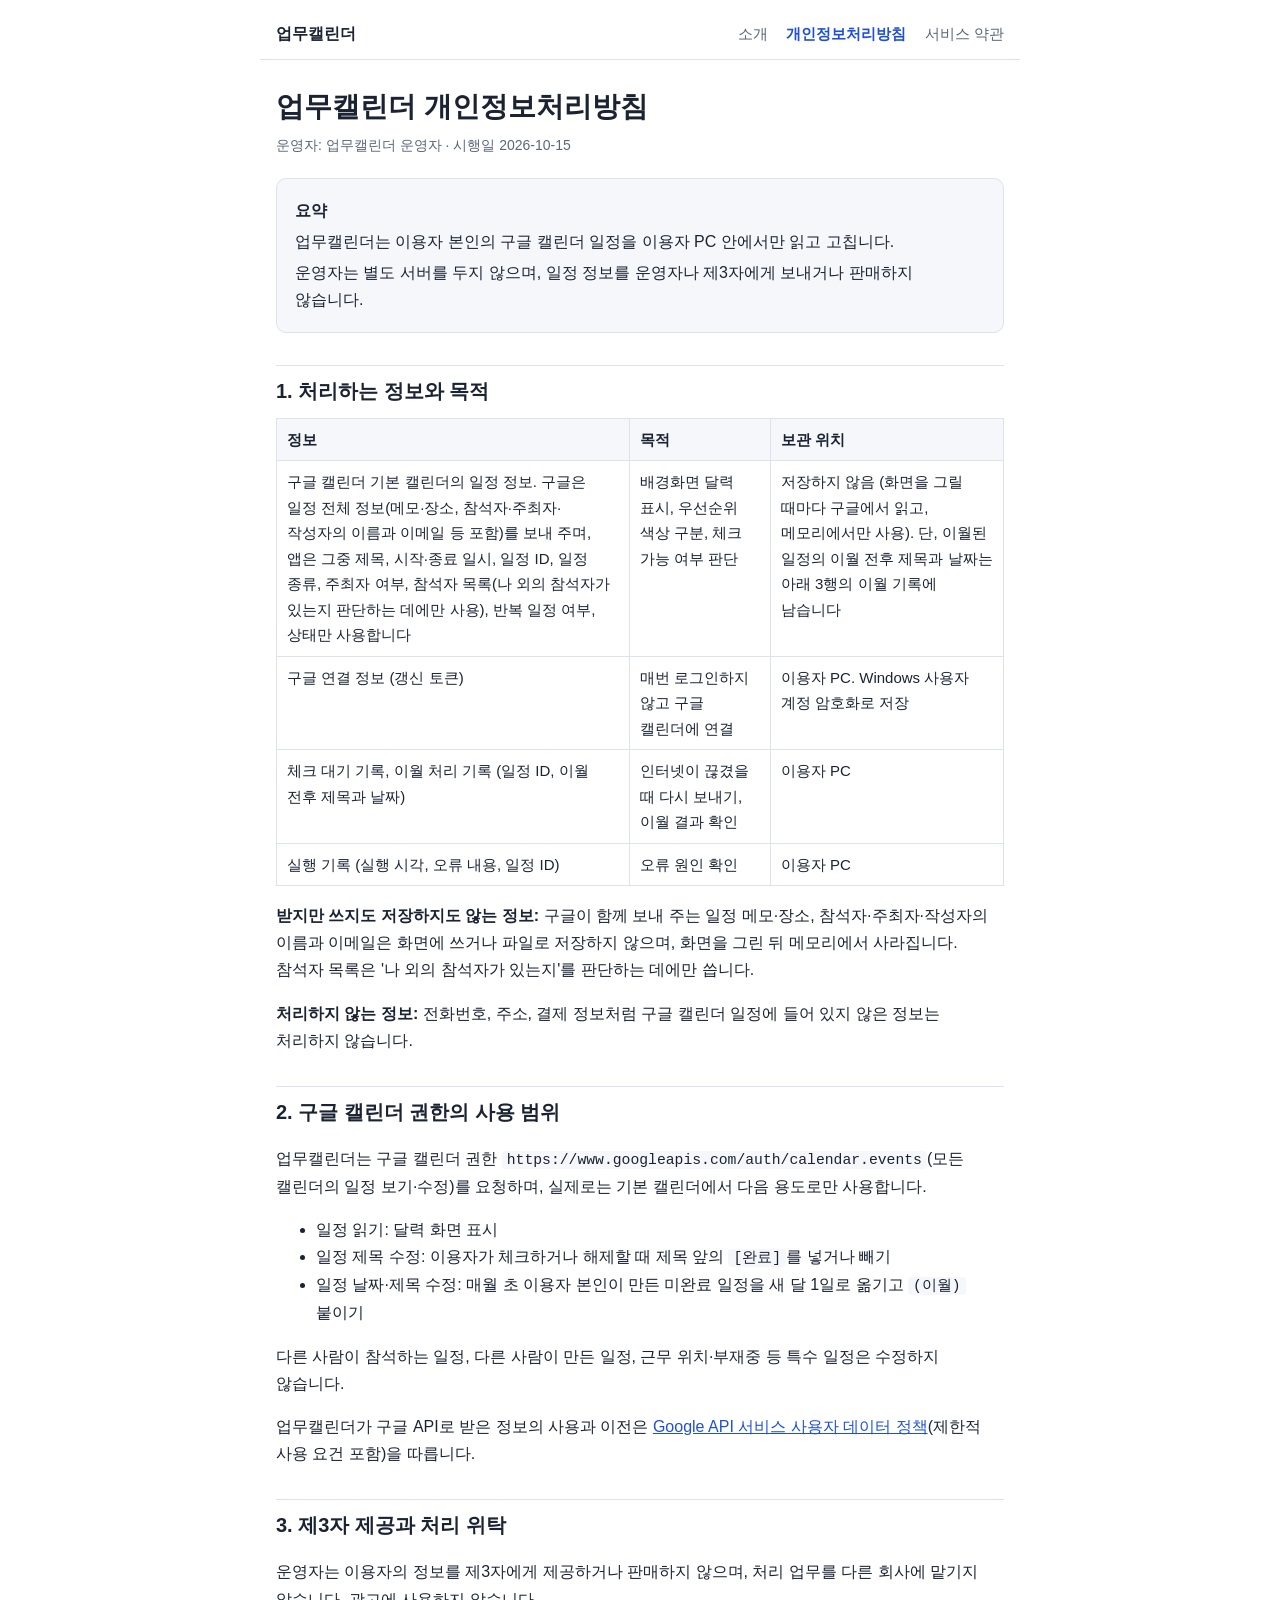
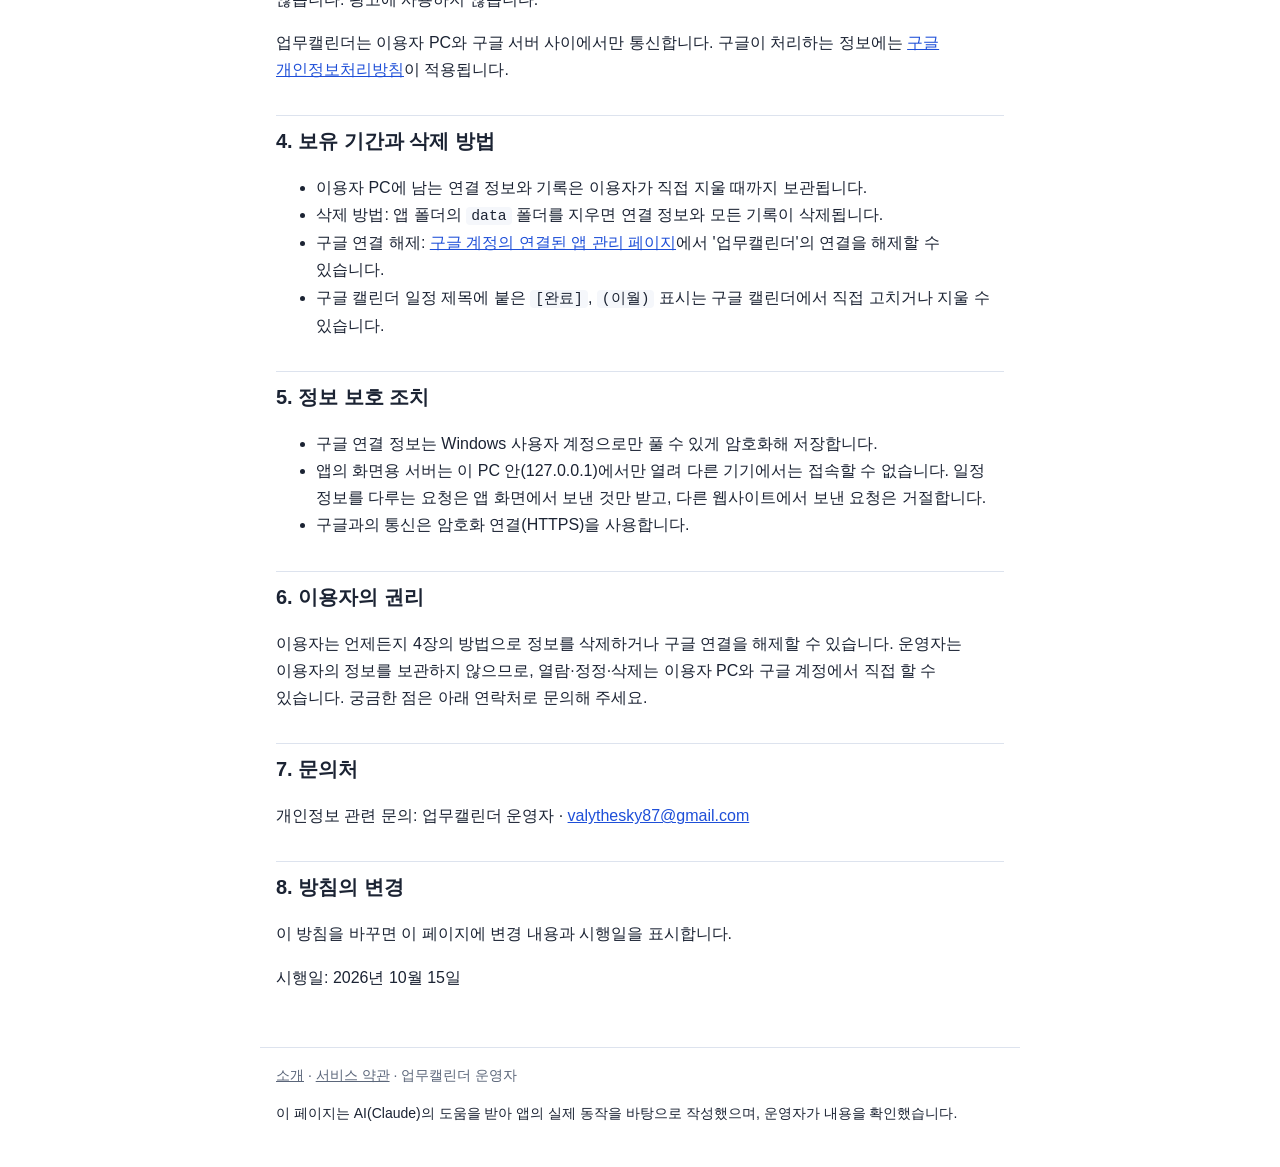
==== privacy.html @ 296b2150 "Add files via upload" ====
<!doctype html>
<html lang="ko">
<head>
<meta charset="utf-8">
<meta name="viewport" content="width=device-width, initial-scale=1">
<title>업무캘린더 개인정보처리방침 – 처리 항목과 보관 위치</title>
<meta name="description" content="업무캘린더가 구글 캘린더 정보를 어떤 목적으로 읽고 어디에 보관하며 어떻게 삭제하는지 설명합니다. 정보는 이용자 PC에만 남습니다.">
<meta name="author" content="업무캘린더 운영자">
<link rel="stylesheet" href="style.css">
<script type="application/ld+json">
{"@context":"https://schema.org","@type":"WebPage","name":"업무캘린더 개인정보처리방침","datePublished":"2026-10-15T00:00:00+09:00","dateModified":"2026-10-15T00:00:00+09:00","author":{"@type":"Person","name":"업무캘린더 운영자"}}
</script>
</head>
<body>
<header class="site">
  <a class="brand" href="./">업무캘린더</a>
  <nav>
    <a href="./">소개</a>
    <a href="privacy.html" aria-current="page">개인정보처리방침</a>
    <a href="terms.html">서비스 약관</a>
  </nav>
</header>
<main>
  <h1>업무캘린더 개인정보처리방침</h1>
  <p class="meta">운영자: 업무캘린더 운영자 · 시행일 2026-10-15</p>

  <div class="summary">
    <p><strong>요약</strong></p>
    <p>업무캘린더는 이용자 본인의 구글 캘린더 일정을 이용자 PC 안에서만 읽고 고칩니다.</p>
    <p>운영자는 별도 서버를 두지 않으며, 일정 정보를 운영자나 제3자에게 보내거나 판매하지 않습니다.</p>
  </div>

  <h2>1. 처리하는 정보와 목적</h2>
  <table>
    <thead><tr><th>정보</th><th>목적</th><th>보관 위치</th></tr></thead>
    <tbody>
      <tr><td>구글 캘린더 기본 캘린더의 일정 정보. 구글은 일정 전체 정보(메모·장소, 참석자·주최자·작성자의 이름과 이메일 등 포함)를 보내 주며, 앱은 그중 제목, 시작·종료 일시, 일정 ID, 일정 종류, 주최자 여부, 참석자 목록(나 외의 참석자가 있는지 판단하는 데에만 사용), 반복 일정 여부, 상태만 사용합니다</td><td>배경화면 달력 표시, 우선순위 색상 구분, 체크 가능 여부 판단</td><td>저장하지 않음 (화면을 그릴 때마다 구글에서 읽고, 메모리에서만 사용). 단, 이월된 일정의 이월 전후 제목과 날짜는 아래 3행의 이월 기록에 남습니다</td></tr>
      <tr><td>구글 연결 정보 (갱신 토큰)</td><td>매번 로그인하지 않고 구글 캘린더에 연결</td><td>이용자 PC. Windows 사용자 계정 암호화로 저장</td></tr>
      <tr><td>체크 대기 기록, 이월 처리 기록 (일정 ID, 이월 전후 제목과 날짜)</td><td>인터넷이 끊겼을 때 다시 보내기, 이월 결과 확인</td><td>이용자 PC</td></tr>
      <tr><td>실행 기록 (실행 시각, 오류 내용, 일정 ID)</td><td>오류 원인 확인</td><td>이용자 PC</td></tr>
    </tbody>
  </table>
  <p><strong>받지만 쓰지도 저장하지도 않는 정보:</strong> 구글이 함께 보내 주는 일정 메모·장소, 참석자·주최자·작성자의 이름과 이메일은 화면에 쓰거나 파일로 저장하지 않으며, 화면을 그린 뒤 메모리에서 사라집니다. 참석자 목록은 '나 외의 참석자가 있는지'를 판단하는 데에만 씁니다.</p>
  <p><strong>처리하지 않는 정보:</strong> 전화번호, 주소, 결제 정보처럼 구글 캘린더 일정에 들어 있지 않은 정보는 처리하지 않습니다.</p>

  <h2>2. 구글 캘린더 권한의 사용 범위</h2>
  <p>업무캘린더는 구글 캘린더 권한 <code>https://www.googleapis.com/auth/calendar.events</code>(모든 캘린더의 일정 보기·수정)를 요청하며, 실제로는 기본 캘린더에서 다음 용도로만 사용합니다.</p>
  <ul>
    <li>일정 읽기: 달력 화면 표시</li>
    <li>일정 제목 수정: 이용자가 체크하거나 해제할 때 제목 앞의 <code>[완료]</code>를 넣거나 빼기</li>
    <li>일정 날짜·제목 수정: 매월 초 이용자 본인이 만든 미완료 일정을 새 달 1일로 옮기고 <code>(이월)</code> 붙이기</li>
  </ul>
  <p>다른 사람이 참석하는 일정, 다른 사람이 만든 일정, 근무 위치·부재중 등 특수 일정은 수정하지 않습니다.</p>
  <p>업무캘린더가 구글 API로 받은 정보의 사용과 이전은 <a href="https://developers.google.com/terms/api-services-user-data-policy">Google API 서비스 사용자 데이터 정책</a>(제한적 사용 요건 포함)을 따릅니다.</p>

  <h2>3. 제3자 제공과 처리 위탁</h2>
  <p>운영자는 이용자의 정보를 제3자에게 제공하거나 판매하지 않으며, 처리 업무를 다른 회사에 맡기지 않습니다. 광고에 사용하지 않습니다.</p>
  <p>업무캘린더는 이용자 PC와 구글 서버 사이에서만 통신합니다. 구글이 처리하는 정보에는 <a href="https://policies.google.com/privacy">구글 개인정보처리방침</a>이 적용됩니다.</p>

  <h2>4. 보유 기간과 삭제 방법</h2>
  <ul>
    <li>이용자 PC에 남는 연결 정보와 기록은 이용자가 직접 지울 때까지 보관됩니다.</li>
    <li>삭제 방법: 앱 폴더의 <code>data</code> 폴더를 지우면 연결 정보와 모든 기록이 삭제됩니다.</li>
    <li>구글 연결 해제: <a href="https://myaccount.google.com/permissions">구글 계정의 연결된 앱 관리 페이지</a>에서 '업무캘린더'의 연결을 해제할 수 있습니다.</li>
    <li>구글 캘린더 일정 제목에 붙은 <code>[완료]</code>, <code>(이월)</code> 표시는 구글 캘린더에서 직접 고치거나 지울 수 있습니다.</li>
  </ul>

  <h2>5. 정보 보호 조치</h2>
  <ul>
    <li>구글 연결 정보는 Windows 사용자 계정으로만 풀 수 있게 암호화해 저장합니다.</li>
    <li>앱의 화면용 서버는 이 PC 안(127.0.0.1)에서만 열려 다른 기기에서는 접속할 수 없습니다. 일정 정보를 다루는 요청은 앱 화면에서 보낸 것만 받고, 다른 웹사이트에서 보낸 요청은 거절합니다.</li>
    <li>구글과의 통신은 암호화 연결(HTTPS)을 사용합니다.</li>
  </ul>

  <h2>6. 이용자의 권리</h2>
  <p>이용자는 언제든지 4장의 방법으로 정보를 삭제하거나 구글 연결을 해제할 수 있습니다. 운영자는 이용자의 정보를 보관하지 않으므로, 열람·정정·삭제는 이용자 PC와 구글 계정에서 직접 할 수 있습니다. 궁금한 점은 아래 연락처로 문의해 주세요.</p>

  <h2>7. 문의처</h2>
  <p>개인정보 관련 문의: 업무캘린더 운영자 · <a href="mailto:valythesky87@gmail.com">valythesky87@gmail.com</a></p>

  <h2>8. 방침의 변경</h2>
  <p>이 방침을 바꾸면 이 페이지에 변경 내용과 시행일을 표시합니다.</p>
  <p>시행일: 2026년 10월 15일</p>
</main>
<footer class="site">
  <a href="./">소개</a> · <a href="terms.html">서비스 약관</a> · 업무캘린더 운영자
  <p>이 페이지는 AI(Claude)의 도움을 받아 앱의 실제 동작을 바탕으로 작성했으며, 운영자가 내용을 확인했습니다.</p>
</footer>
</body>
</html>
---- style.css ----
/* 업무캘린더 안내 페이지 공통 스타일 (v01, 2026-10-15) */
:root {
  --bg: #ffffff;
  --surface: #f5f7fb;
  --text: #1b2333;
  --muted: #5b667a;
  --line: #dde3ee;
  --accent: #1e4fd8;
}
@media (prefers-color-scheme: dark) {
  :root:not([data-theme="light"]) {
    --bg: #0b1324;
    --surface: #111b31;
    --text: #e6ebf5;
    --muted: #9aa7bf;
    --line: #22304d;
    --accent: #7aa2ff;
  }
}
:root[data-theme="dark"] {
  --bg: #0b1324; --surface: #111b31; --text: #e6ebf5; --muted: #9aa7bf; --line: #22304d; --accent: #7aa2ff;
}
* { box-sizing: border-box; }
html { -webkit-text-size-adjust: 100%; }
body {
  margin: 0; background: var(--bg); color: var(--text);
  font-family: "Pretendard", "Malgun Gothic", "Apple SD Gothic Neo", "Noto Sans KR", sans-serif;
  line-height: 1.7; font-size: 16px;
  overflow-wrap: anywhere; word-break: keep-all;   /* 긴 주소는 줄바꿈, 한글은 단어 단위로 */
}
header.site, main, footer.site { max-width: 760px; margin: 0 auto; padding: 0 16px; }
header.site { display: flex; flex-wrap: wrap; gap: 8px 20px; align-items: center; padding-top: 20px; padding-bottom: 12px; border-bottom: 1px solid var(--line); }
header.site .brand { font-weight: 700; color: var(--text); text-decoration: none; margin-right: auto; }
header.site nav a { color: var(--muted); text-decoration: none; font-size: 15px; margin-left: 14px; }
header.site nav a[aria-current="page"] { color: var(--accent); font-weight: 700; }
main { padding-top: 28px; padding-bottom: 40px; }
h1 { font-size: 28px; line-height: 1.35; margin: 0 0 8px; }
h2 { font-size: 20px; margin: 32px 0 8px; padding-top: 8px; border-top: 1px solid var(--line); }
h3 { font-size: 17px; margin: 20px 0 6px; }
p, li { color: var(--text); }
.meta { color: var(--muted); font-size: 14px; margin: 0 0 20px; }
.summary { background: var(--surface); border: 1px solid var(--line); border-radius: 10px; padding: 14px 18px; margin: 16px 0 8px; }
.summary p { margin: 4px 0; }
table { width: 100%; border-collapse: collapse; margin: 10px 0; font-size: 15px; display: block; overflow-x: auto; }
th, td { border: 1px solid var(--line); padding: 8px 10px; text-align: left; vertical-align: top; }
th { background: var(--surface); white-space: nowrap; }
th, td { overflow-wrap: break-word; }   /* 표 안 한글 단어는 중간에서 끊지 않음 (좁은 화면에서는 표가 가로 스크롤) */
@media (max-width: 600px) {
  table { font-size: 14px; }
  th, td { padding: 6px 7px; }
}
a { color: var(--accent); }
code { background: var(--surface); padding: 1px 5px; border-radius: 4px; font-size: 0.92em; }
footer.site { padding-top: 16px; padding-bottom: 32px; border-top: 1px solid var(--line); color: var(--muted); font-size: 14px; }
footer.site a { color: var(--muted); }
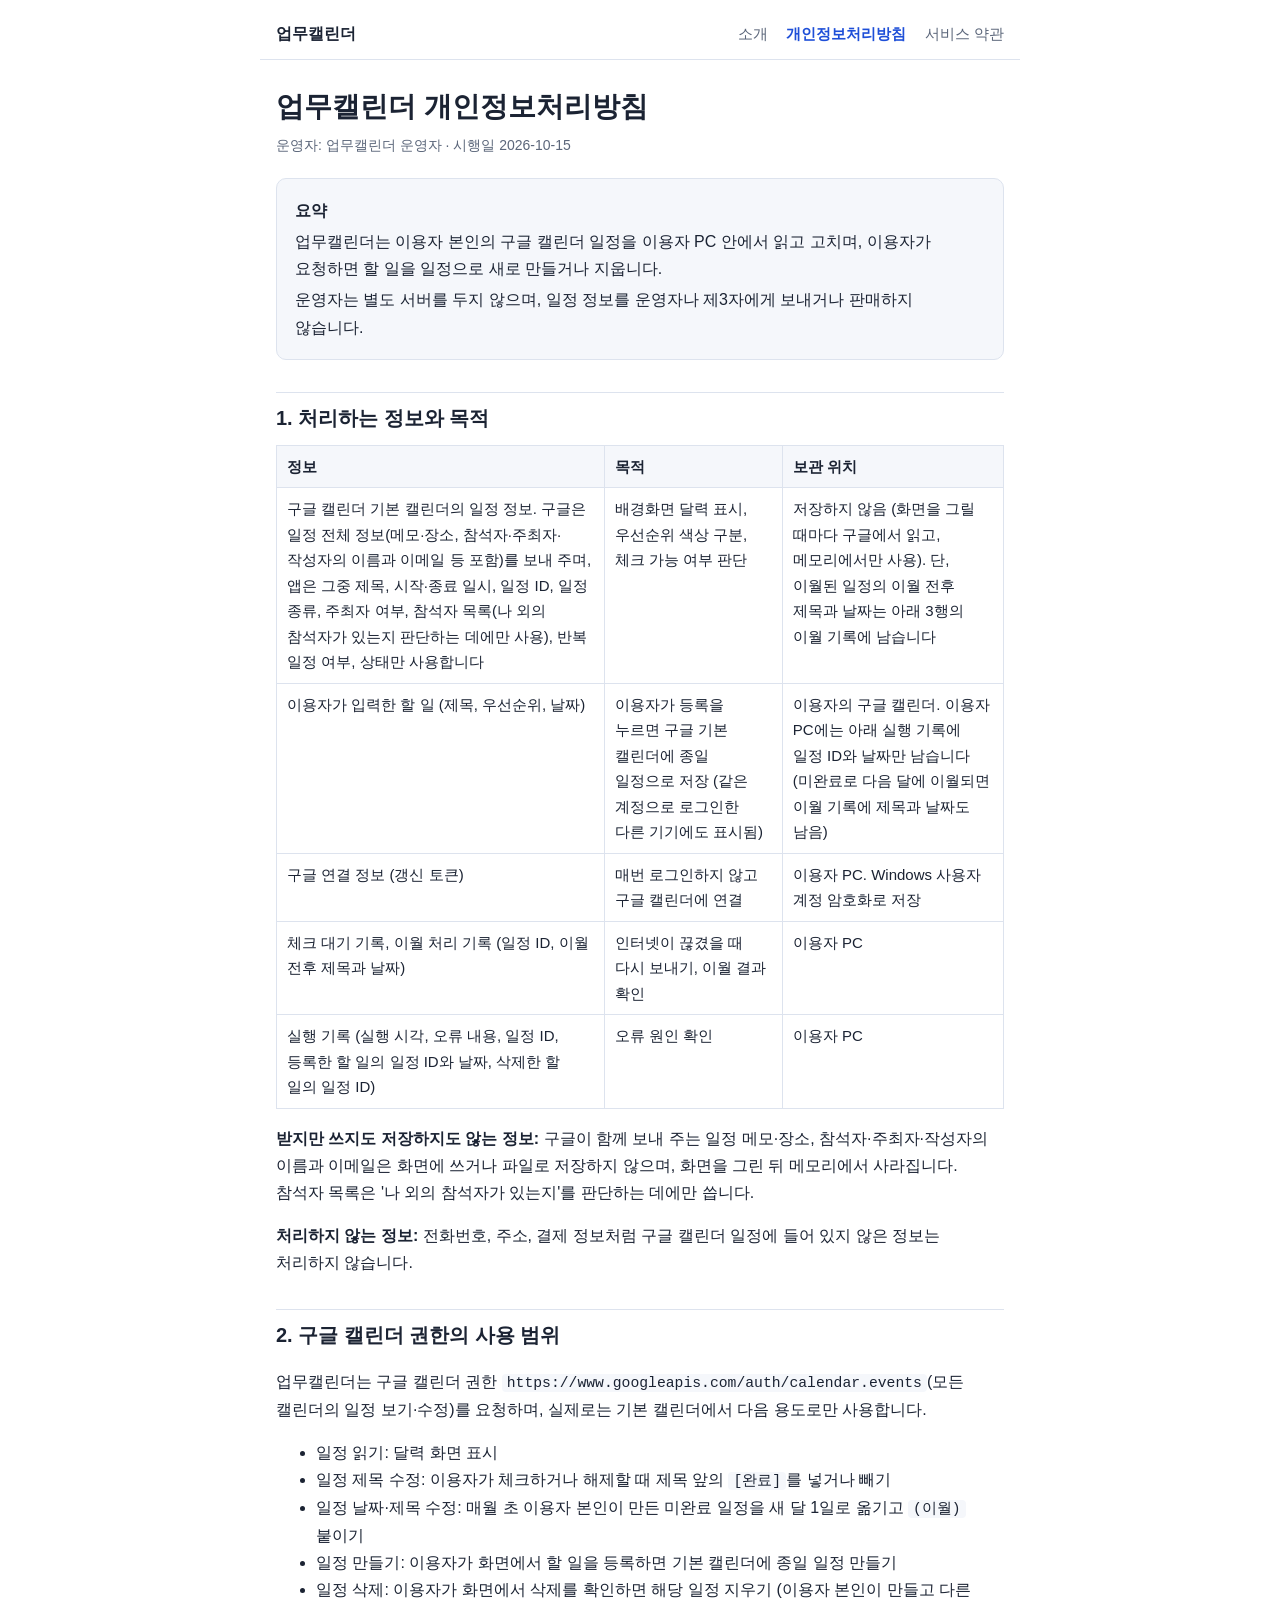
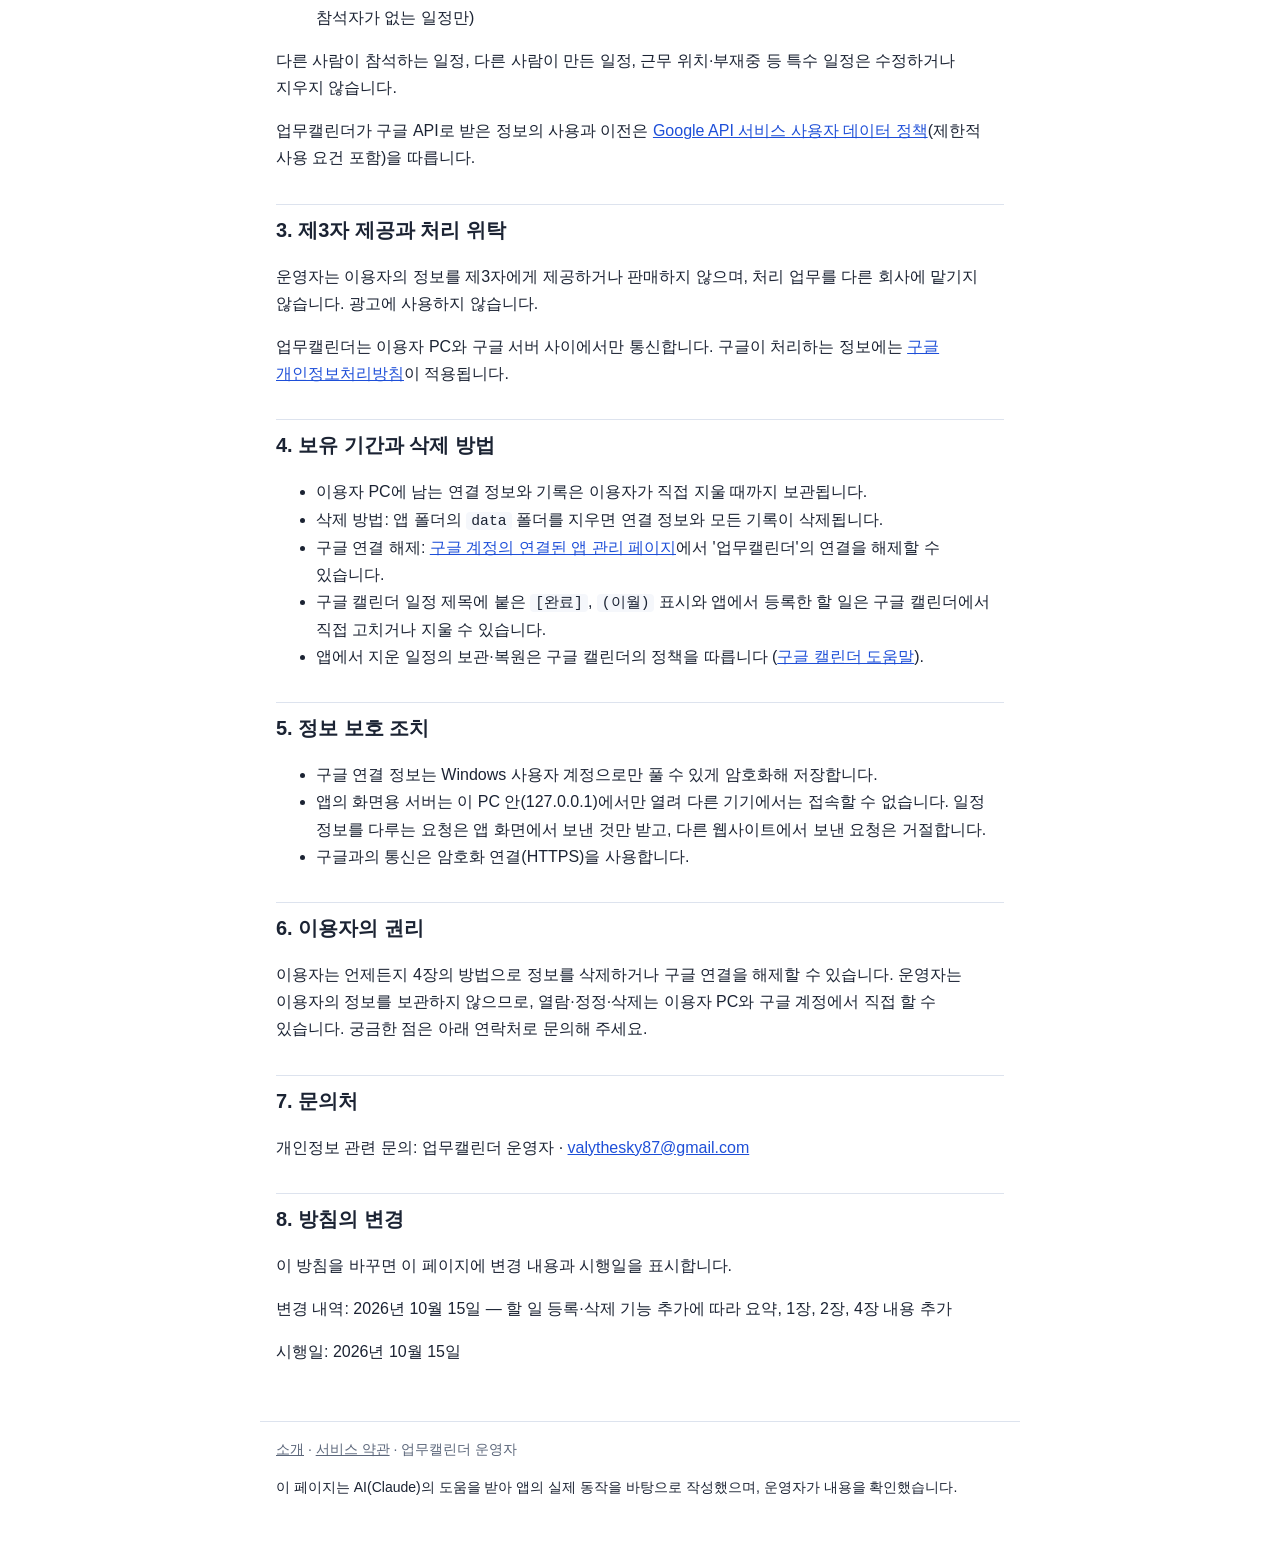
==== commit c8558f29: "Add files via upload" ====
--- a/privacy.html
+++ b/privacy.html
@@ -26,7 +26,7 @@
 
   <div class="summary">
     <p><strong>요약</strong></p>
-    <p>업무캘린더는 이용자 본인의 구글 캘린더 일정을 이용자 PC 안에서만 읽고 고칩니다.</p>
+    <p>업무캘린더는 이용자 본인의 구글 캘린더 일정을 이용자 PC 안에서 읽고 고치며, 이용자가 요청하면 할 일을 일정으로 새로 만들거나 지웁니다.</p>
     <p>운영자는 별도 서버를 두지 않으며, 일정 정보를 운영자나 제3자에게 보내거나 판매하지 않습니다.</p>
   </div>
 
@@ -35,9 +35,10 @@
     <thead><tr><th>정보</th><th>목적</th><th>보관 위치</th></tr></thead>
     <tbody>
       <tr><td>구글 캘린더 기본 캘린더의 일정 정보. 구글은 일정 전체 정보(메모·장소, 참석자·주최자·작성자의 이름과 이메일 등 포함)를 보내 주며, 앱은 그중 제목, 시작·종료 일시, 일정 ID, 일정 종류, 주최자 여부, 참석자 목록(나 외의 참석자가 있는지 판단하는 데에만 사용), 반복 일정 여부, 상태만 사용합니다</td><td>배경화면 달력 표시, 우선순위 색상 구분, 체크 가능 여부 판단</td><td>저장하지 않음 (화면을 그릴 때마다 구글에서 읽고, 메모리에서만 사용). 단, 이월된 일정의 이월 전후 제목과 날짜는 아래 3행의 이월 기록에 남습니다</td></tr>
+      <tr><td>이용자가 입력한 할 일 (제목, 우선순위, 날짜)</td><td>이용자가 등록을 누르면 구글 기본 캘린더에 종일 일정으로 저장 (같은 계정으로 로그인한 다른 기기에도 표시됨)</td><td>이용자의 구글 캘린더. 이용자 PC에는 아래 실행 기록에 일정 ID와 날짜만 남습니다(미완료로 다음 달에 이월되면 이월 기록에 제목과 날짜도 남음)</td></tr>
       <tr><td>구글 연결 정보 (갱신 토큰)</td><td>매번 로그인하지 않고 구글 캘린더에 연결</td><td>이용자 PC. Windows 사용자 계정 암호화로 저장</td></tr>
       <tr><td>체크 대기 기록, 이월 처리 기록 (일정 ID, 이월 전후 제목과 날짜)</td><td>인터넷이 끊겼을 때 다시 보내기, 이월 결과 확인</td><td>이용자 PC</td></tr>
-      <tr><td>실행 기록 (실행 시각, 오류 내용, 일정 ID)</td><td>오류 원인 확인</td><td>이용자 PC</td></tr>
+      <tr><td>실행 기록 (실행 시각, 오류 내용, 일정 ID, 등록한 할 일의 일정 ID와 날짜, 삭제한 할 일의 일정 ID)</td><td>오류 원인 확인</td><td>이용자 PC</td></tr>
     </tbody>
   </table>
   <p><strong>받지만 쓰지도 저장하지도 않는 정보:</strong> 구글이 함께 보내 주는 일정 메모·장소, 참석자·주최자·작성자의 이름과 이메일은 화면에 쓰거나 파일로 저장하지 않으며, 화면을 그린 뒤 메모리에서 사라집니다. 참석자 목록은 '나 외의 참석자가 있는지'를 판단하는 데에만 씁니다.</p>
@@ -48,9 +49,11 @@
   <ul>
     <li>일정 읽기: 달력 화면 표시</li>
     <li>일정 제목 수정: 이용자가 체크하거나 해제할 때 제목 앞의 <code>[완료]</code>를 넣거나 빼기</li>
-    <li>일정 날짜·제목 수정: 매월 초 이용자 본인이 만든 미완료 일정을 새 달 1일로 옮기고 <code>(이월)</code> 붙이기</li>
+    <li>일정 날짜·제목 수정: 매월 초 이용자 본인이 만든 미완료 일정을 새 달 1일로 옮기고 <code>(이월)</code> 붙이기</li>
+    <li>일정 만들기: 이용자가 화면에서 할 일을 등록하면 기본 캘린더에 종일 일정 만들기</li>
+    <li>일정 삭제: 이용자가 화면에서 삭제를 확인하면 해당 일정 지우기 (이용자 본인이 만들고 다른 참석자가 없는 일정만)</li>
   </ul>
-  <p>다른 사람이 참석하는 일정, 다른 사람이 만든 일정, 근무 위치·부재중 등 특수 일정은 수정하지 않습니다.</p>
+  <p>다른 사람이 참석하는 일정, 다른 사람이 만든 일정, 근무 위치·부재중 등 특수 일정은 수정하거나 지우지 않습니다.</p>
   <p>업무캘린더가 구글 API로 받은 정보의 사용과 이전은 <a href="https://developers.google.com/terms/api-services-user-data-policy">Google API 서비스 사용자 데이터 정책</a>(제한적 사용 요건 포함)을 따릅니다.</p>
 
   <h2>3. 제3자 제공과 처리 위탁</h2>
@@ -62,7 +65,8 @@
     <li>이용자 PC에 남는 연결 정보와 기록은 이용자가 직접 지울 때까지 보관됩니다.</li>
     <li>삭제 방법: 앱 폴더의 <code>data</code> 폴더를 지우면 연결 정보와 모든 기록이 삭제됩니다.</li>
     <li>구글 연결 해제: <a href="https://myaccount.google.com/permissions">구글 계정의 연결된 앱 관리 페이지</a>에서 '업무캘린더'의 연결을 해제할 수 있습니다.</li>
-    <li>구글 캘린더 일정 제목에 붙은 <code>[완료]</code>, <code>(이월)</code> 표시는 구글 캘린더에서 직접 고치거나 지울 수 있습니다.</li>
+    <li>구글 캘린더 일정 제목에 붙은 <code>[완료]</code>, <code>(이월)</code> 표시와 앱에서 등록한 할 일은 구글 캘린더에서 직접 고치거나 지울 수 있습니다.</li>
+    <li>앱에서 지운 일정의 보관·복원은 구글 캘린더의 정책을 따릅니다 (<a href="https://support.google.com/calendar/answer/37113">구글 캘린더 도움말</a>).</li>
   </ul>
 
   <h2>5. 정보 보호 조치</h2>
@@ -79,7 +83,8 @@
   <p>개인정보 관련 문의: 업무캘린더 운영자 · <a href="mailto:valythesky87@gmail.com">valythesky87@gmail.com</a></p>
 
   <h2>8. 방침의 변경</h2>
-  <p>이 방침을 바꾸면 이 페이지에 변경 내용과 시행일을 표시합니다.</p>
+  <p>이 방침을 바꾸면 이 페이지에 변경 내용과 시행일을 표시합니다.</p>
+  <p>변경 내역: 2026년 10월 15일 — 할 일 등록·삭제 기능 추가에 따라 요약, 1장, 2장, 4장 내용 추가</p>
   <p>시행일: 2026년 10월 15일</p>
 </main>
 <footer class="site">
